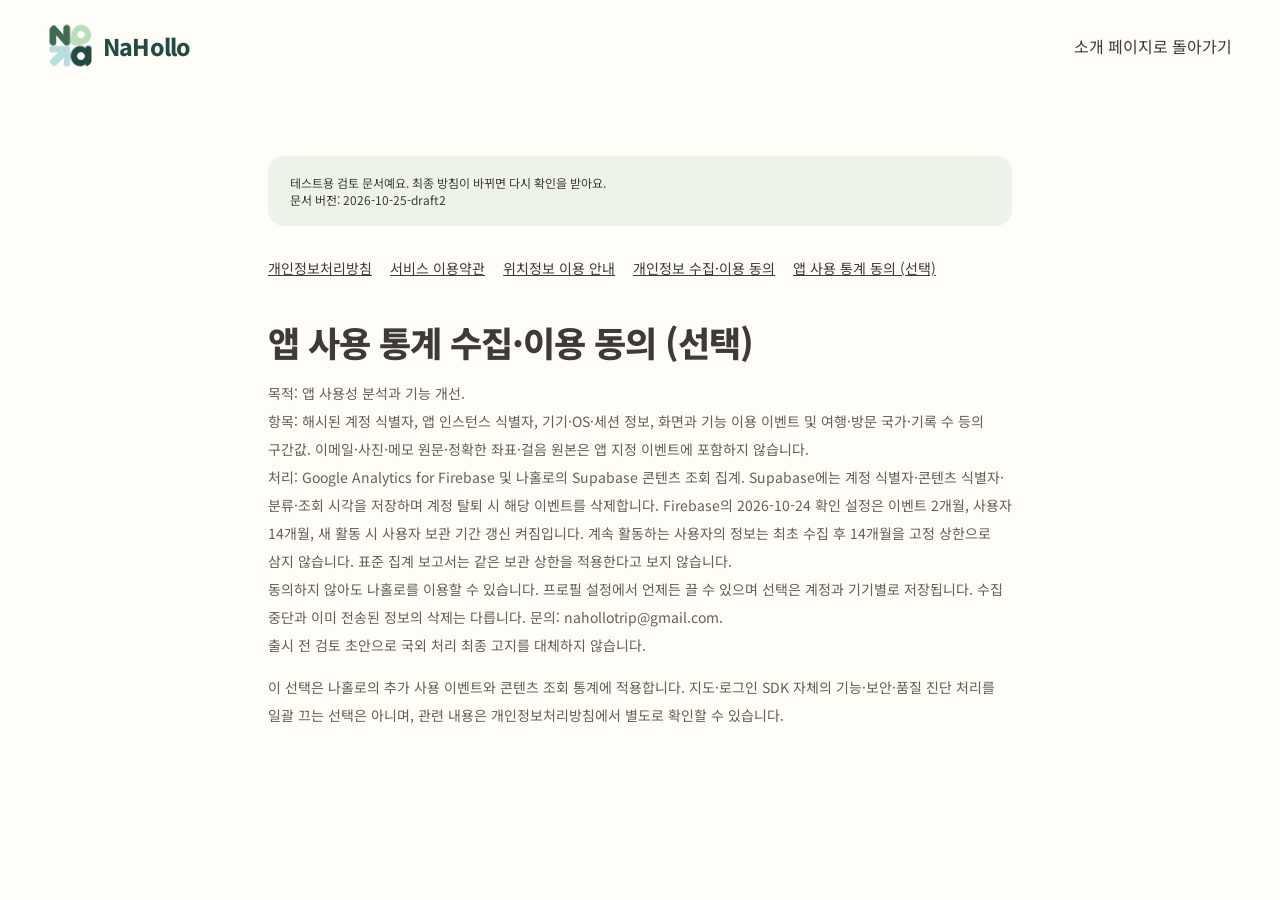
==== analytics-consent.html @ e7a7a200 "Sync analytics-consent.html with app consent draft2" ====
<!doctype html>
<html lang="ko">
<head>
<meta charset="UTF-8">
<meta name="viewport" content="width=device-width,initial-scale=1">
<meta name="robots" content="noindex">
<meta name="nahollo-policy-version" content="2026-10-25-draft2">
<meta name="nahollo-policy-checksum" content="44b56f874f2af9a0da02239af3e5864f128907bd813aec7f5d1bff2be7468aee">
<title>NaHollo · 앱 사용 통계 동의 (선택)</title>
<link rel="stylesheet" href="style.css">
</head>
<body>
<a class="skip" href="#policy-content">본문으로 이동</a>
<header class="header"><a class="brand" href="./"><span class="logo"><img src="assets/logo.png" alt=""></span>NaHollo</a><a href="./">소개 페이지로 돌아가기</a></header>
<main class="policy" id="policy-content" data-policy-finalized="false">
<div class="policy-note">테스트용 검토 문서예요. 최종 방침이 바뀌면 다시 확인을 받아요.<br>문서 버전: 2026-10-25-draft2</div>
<nav aria-label="이용 확인 문서" style="display:flex;flex-wrap:wrap;gap:4px 18px;margin:20px 0 28px;font-size:14px"><a href="privacy.html" style="display:inline-flex;align-items:center;min-height:44px;padding:6px 0">개인정보처리방침</a>
<a href="terms.html" style="display:inline-flex;align-items:center;min-height:44px;padding:6px 0">서비스 이용약관</a>
<a href="location.html" style="display:inline-flex;align-items:center;min-height:44px;padding:6px 0">위치정보 이용 안내</a>
<a href="collection-consent.html" style="display:inline-flex;align-items:center;min-height:44px;padding:6px 0">개인정보 수집·이용 동의</a>
<a href="analytics-consent.html" aria-current="page" style="display:inline-flex;align-items:center;min-height:44px;padding:6px 0">앱 사용 통계 동의 (선택)</a></nav>
<article><h1>앱 사용 통계 수집·이용 동의 (선택)</h1>
<p>목적: 앱 사용성 분석과 기능 개선.<br>항목: 해시된 계정 식별자, 앱 인스턴스 식별자, 기기·OS·세션 정보, 화면과 기능 이용 이벤트 및 여행·방문 국가·기록 수 등의 구간값. 이메일·사진·메모 원문·정확한 좌표·걸음 원본은 앱 지정 이벤트에 포함하지 않습니다.<br>처리: Google Analytics for Firebase 및 나홀로의 Supabase 콘텐츠 조회 집계. Supabase에는 계정 식별자·콘텐츠 식별자·분류·조회 시각을 저장하며 계정 탈퇴 시 해당 이벤트를 삭제합니다. Firebase의 2026-10-24 확인 설정은 이벤트 2개월, 사용자 14개월, 새 활동 시 사용자 보관 기간 갱신 켜짐입니다. 계속 활동하는 사용자의 정보는 최초 수집 후 14개월을 고정 상한으로 삼지 않습니다. 표준 집계 보고서는 같은 보관 상한을 적용한다고 보지 않습니다.<br>동의하지 않아도 나홀로를 이용할 수 있습니다. 프로필 설정에서 언제든 끌 수 있으며 선택은 계정과 기기별로 저장됩니다. 수집 중단과 이미 전송된 정보의 삭제는 다릅니다. 문의: nahollotrip@gmail.com.<br>출시 전 검토 초안으로 국외 처리 최종 고지를 대체하지 않습니다.</p>
<p>이 선택은 나홀로의 추가 사용 이벤트와 콘텐츠 조회 통계에 적용합니다. 지도·로그인 SDK 자체의 기능·보안·품질 진단 처리를 일괄 끄는 선택은 아니며, 관련 내용은 개인정보처리방침에서 별도로 확인할 수 있습니다.</p></article>
</main>
</body>
</html>
---- style.css ----
@import url('https://fonts.googleapis.com/css2?family=Noto+Sans+KR:wght@400;500;600;700;800;900&display=swap');
:root{--cream:#fff9ec;--paper:#fffdf8;--forest:#3f6b52;--deep:#224b41;--ink:#3e3a35;--muted:#827d70;--line:#e9dcc4}*{box-sizing:border-box}html{scroll-behavior:smooth;scroll-padding-top:100px}body{margin:0;background:var(--paper);color:var(--ink);font-family:'Noto Sans KR',sans-serif;word-break:keep-all}a{color:inherit;text-decoration:none}a:focus-visible{outline:3px solid #f27b68;outline-offset:5px}button,a{-webkit-tap-highlight-color:transparent}img{display:block;max-width:100%}.wrap{max-width:1200px;margin:auto;padding-left:36px;padding-right:36px}.skip{position:fixed;top:-80px;left:16px;padding:12px;background:white;z-index:20}.skip:focus{top:10px}.header{max-width:1320px;margin:auto;display:flex;align-items:center;justify-content:space-between;padding:23px 48px;gap:24px}.brand{display:flex;align-items:center;gap:10px;font-size:23px;letter-spacing:-.8px;font-weight:800;color:var(--deep)}.brand-ko{font-size:10px;font-weight:500;letter-spacing:2px;display:block;color:var(--muted);margin-top:1px}.logo{width:45px;height:45px;overflow:hidden;border-radius:12px;background:white;flex-shrink:0}.logo img{width:100%;height:100%;transform:scale(1.4)}.header nav{display:flex;align-items:center;gap:32px;font-size:13px;font-weight:600}.nav-cta{border:1px solid var(--line);border-radius:99px;padding:12px 19px}.nav-cta span{margin-left:12px}.hero{display:grid;grid-template-columns:1fr 1fr;align-items:center;min-height:760px;padding-top:45px;padding-bottom:65px;gap:25px}.eyebrow{font-size:11px;font-weight:700;letter-spacing:2px;color:var(--forest);display:flex;align-items:center;gap:9px;margin:0 0 25px}.eyebrow>span{width:6px;height:6px;border-radius:50%;background:var(--forest)}h1{font-size:clamp(38px,4.5vw,60px);font-weight:800;line-height:1.35;letter-spacing:-3px;margin:0}em{font-style:normal;color:var(--forest)}.lead{color:var(--muted);font-size:16px;line-height:1.95;margin:28px 0}.hero-actions{display:flex;align-items:center;gap:19px}.button{display:inline-flex;align-items:center;gap:32px;padding:17px 23px;border-radius:99px;font-size:14px;font-weight:700}.dark{background:var(--deep);color:white;transition:background .2s,transform .2s}.dark:hover{background:var(--forest);transform:translateY(-2px)}.launch-note{font-size:11px;color:var(--muted)}.small-note{font-size:11px;margin-top:23px;color:var(--muted)}.hero-art{position:relative;height:610px}.orbit{position:absolute;border:1px solid #dae6db;border-radius:50%;width:510px;height:510px;left:10px;top:30px}.orbit-two{width:460px;height:460px;left:35px;top:55px;background:radial-gradient(circle,#e4eddd 0,transparent 70%);border:0}.postcard{position:absolute;top:62px;left:5px;width:350px;padding:13px;background:white;transform:rotate(-9deg);box-shadow:0 20px 70px #224b411c;margin:0;border:1px solid #f1eee6}.postcard>img{width:100%;height:285px;object-fit:cover}.postcard figcaption{font-size:8px;letter-spacing:1.7px;color:var(--forest);padding:18px 5px 8px}.postcard figcaption span{display:block;font-size:12px;letter-spacing:0;color:var(--ink);margin-top:7px}.passport-stamp{position:absolute;top:5px;right:32px;z-index:3;border:2px dashed var(--forest);width:118px;height:118px;border-radius:50%;transform:rotate(12deg);display:flex;flex-direction:column;align-items:center;justify-content:center;font-size:12px;letter-spacing:1px;color:var(--forest);background:#fffdf8e0}.passport-stamp strong{font-size:15px}.passport-stamp span{font-size:8px;margin-top:8px}.phone{position:absolute;right:8px;bottom:36px;width:247px;border:7px solid #24463e;border-radius:37px;background:var(--cream);box-shadow:15px 25px 60px #224b4133;padding:38px 15px 24px;transform:rotate(7deg)}.phone-camera{position:absolute;top:10px;left:85px;width:60px;height:15px;background:#24463e;border-radius:99px}.sample-head{display:flex;justify-content:space-between;color:var(--forest);font-size:11px;font-weight:700}.sample-intro{font-size:16px;margin:20px 0 16px;line-height:1.6;letter-spacing:-.5px}.sample-intro b{font-weight:800}.sample-map{position:relative;background:#edf3df;border-radius:15px;overflow:hidden}.sample-map svg{display:block;width:100%}.map-tag{position:absolute;left:12px;bottom:12px;font-size:9px;background:white;padding:5px 7px;border-radius:20px;color:var(--forest)}.sample-stats{display:flex;justify-content:space-between;font-size:8px;color:var(--muted);padding:17px 0}.sample-stats b{display:block;text-align:center;color:var(--deep);font-size:19px}.sample-record{display:flex;align-items:center;gap:9px;padding:11px 8px;border:1px solid var(--line);border-radius:12px;background:var(--paper);font-size:9px}.sample-record div{flex:1}.sample-record small{display:block;color:var(--muted);font-size:8px;margin-top:5px}.mini-picture{background:#f8d5a8;width:32px;height:35px;border-radius:8px;color:#d88930;display:grid;place-items:center;font-size:23px}.sample-caption{display:block;text-align:center;color:var(--muted);font-size:8px;margin-top:16px}.floating-note{position:absolute;bottom:5px;left:12px;background:white;border:1px solid var(--line);padding:13px 20px;border-radius:99px;font-size:12px;box-shadow:0 8px 25px #224b410d;transform:rotate(-4deg)}.floating-note span{color:var(--forest);margin-right:10px}.travel-line{display:flex;align-items:center;justify-content:center;gap:38px;background:var(--deep);color:#d7e5d7;padding:24px 20px;font-size:11px;letter-spacing:2px;overflow:hidden}.travel-line i{color:#b9dee0;font-style:normal;font-size:18px}.section{padding-top:110px;padding-bottom:115px}.section-top{display:flex;align-items:flex-end;justify-content:space-between;margin-bottom:48px;gap:30px}h2{font-size:42px;line-height:1.45;font-weight:800;letter-spacing:-1.8px;margin:0}.section-description{font-size:14px;line-height:1.9;color:var(--muted);margin:0 10px 6px 0}.feature-grid{display:grid;grid-template-columns:repeat(3,1fr);gap:20px}.feature{padding:24px;border-radius:26px;overflow:hidden}.feature-green{background:#edf3e9}.feature-peach{background:#fbefe3}.feature-blue{background:#edf3f1}.feature-number{font-size:11px;letter-spacing:2px;color:var(--forest)}.feature h3{font-size:18px;letter-spacing:-.6px;margin:25px 0 13px}.feature p{font-size:12px;line-height:1.9;color:var(--muted);margin:0}.feature-illustration{height:185px;margin-top:20px}.place{border-radius:16px;background:linear-gradient(155deg,#bacfae,#dae8cc 60%,#b9dee0);position:relative;padding:14px}.place-label{background:#ffffffb3;border-radius:99px;padding:6px 10px;font-size:9px}.location-pin{position:absolute;font-size:60px;color:var(--deep);top:40px;right:48px}.place-caption{position:absolute;bottom:12px;background:white;left:12px;right:12px;border-radius:12px;padding:12px}.place-caption b{display:block;font-size:11px}.place-caption span{font-size:8px;color:var(--muted);display:block;margin-top:5px}.saved{background:#fffcf7;border:1px solid #eddfcf;border-radius:16px;padding:24px 15px}.saved>div:first-child>span{display:block;font-size:26px;color:#d68c72}.saved b{font-size:13px;display:block;margin-top:6px}.saved small{color:var(--muted);font-size:10px;display:block;margin-top:8px}.saved-items{display:flex;gap:7px;margin-top:17px}.saved-items span{background:#f4ede2;padding:6px 9px;border-radius:10px;font-size:9px;color:var(--forest)}.itinerary{border-radius:16px;background:#fffcf7;padding:14px 18px;display:flex;flex-direction:column;justify-content:space-around}.itinerary>div{display:flex;align-items:center;gap:15px;padding:10px 0;font-size:12px}.itinerary span{color:var(--forest);font-size:10px}.itinerary b{font-weight:600}.collection{background:#f1f3e8}.collection-inner{padding-top:90px;padding-bottom:90px;display:grid;grid-template-columns:1fr 1fr;gap:90px;align-items:center}.collection-art{padding:25px 12px}.journal{background:var(--cream);border:1px solid var(--line);border-radius:5px 25px 25px 5px;box-shadow:8px 15px 25px #224b4110;padding:32px 28px 27px;transform:rotate(-5deg);position:relative}.journal:before{content:'';position:absolute;left:11px;top:0;bottom:0;border-left:1px solid var(--line)}.journal>p{font-size:9px;letter-spacing:2px;color:var(--forest);display:flex;justify-content:space-between}.journal h3{font-size:23px;line-height:1.6;letter-spacing:-.8px}.journal-stamps{display:flex;align-items:center;flex-wrap:wrap;gap:18px;padding:10px 0 20px}.stamp{width:105px;height:105px;border:2px solid #6e9078;display:flex;align-items:center;justify-content:center;flex-direction:column;text-align:center;font-size:10px;color:var(--forest);transform:rotate(-12deg)}.stamp b{font-size:19px;display:block}.stamp small{font-size:6px;letter-spacing:1px;margin-top:6px}.stamp.round{border-radius:50%;outline:1px solid #6e9078;outline-offset:-7px}.stamp.square{border-style:dashed;border-radius:13px;transform:rotate(13deg);color:#bd8366;border-color:#bd8366}.stamp.diamond{width:72px;height:72px;transform:rotate(35deg);border-color:#6a989d;color:#6a989d}.diamond>span{transform:rotate(-35deg)}.journal-lines{height:42px;background:repeating-linear-gradient(transparent 0 20px,#e9dcc4 20px 21px);margin-bottom:24px}.journal-footer{font-size:10px;color:var(--muted);font-style:italic}.art-note{display:block;text-align:center;font-size:10px;color:var(--muted);margin-top:34px}.collection-copy>p:not(.eyebrow){font-size:14px;line-height:2;color:var(--muted);margin-top:25px}.pill-list{display:flex;flex-wrap:wrap;gap:8px;margin-top:25px}.pill-list span{font-size:10px;background:white;border-radius:99px;padding:9px 12px;color:var(--forest)}.quiet{text-align:center;padding-top:110px;padding-bottom:100px}.quiet .eyebrow,.launch .eyebrow{justify-content:center}.quiet>p:not(.eyebrow){font-size:14px;line-height:2;color:var(--muted);margin-top:25px}.quiet-badges{display:flex;justify-content:center;gap:28px;font-size:12px;color:var(--forest);margin-top:25px}.launch{background:var(--deep);border-radius:32px;text-align:center;color:white;padding-top:68px;padding-bottom:68px;margin-bottom:70px}.launch .eyebrow{color:#b9d3bc}.launch>p:not(.eyebrow){font-size:14px;color:#d4dfd4}.release-badge{display:inline-flex;gap:9px;align-items:center;background:#ffffff15;border:1px solid #ffffff35;border-radius:99px;padding:13px 22px;margin-top:20px;font-size:13px}.release-badge span{color:#b9dee0;font-size:7px}.launch p.release-detail{font-size:11px;margin-top:17px}.contact{display:inline-block;margin-top:20px;font-size:12px;border-bottom:1px solid #a1b5a7;padding-bottom:5px}.contact span{margin-left:12px}.footer{display:flex;justify-content:space-between;gap:32px;padding-bottom:40px}.footer nav{display:flex;gap:22px;font-size:11px}.footer p{font-size:10px;line-height:1.9;color:var(--muted);margin:15px 0 0}.footer p a{text-decoration:underline}.policy{max-width:800px;padding:65px 28px 90px;margin:auto}.policy h1{font-size:35px;letter-spacing:-1px}.policy h2{font-size:21px;letter-spacing:-.5px;margin-top:38px}.policy p,.policy li{font-size:14px;line-height:2;color:#655f55}.policy .policy-note{background:#edf3e9;padding:18px 22px;border-radius:16px;font-size:12px}.policy a{text-decoration:underline}
@media(min-width:1600px){.hero{min-height:820px}}@media(max-width:1000px){.header{padding:22px 28px}.hero{grid-template-columns:1fr;gap:0;text-align:center;padding-top:40px;padding-bottom:25px}.hero .eyebrow,.hero-actions{justify-content:center}.hero-art{width:550px;max-width:100%;transform:scale(.9);transform-origin:center;margin:0 auto;height:610px}.hero h1{font-size:44px}.collection-inner{gap:45px}h2{font-size:35px}.feature{padding:20px}.feature h3{font-size:16px}.feature p br{display:none}}
@media(max-width:700px){html{scroll-padding-top:30px}.wrap{padding-left:24px;padding-right:24px}.header{padding:18px 24px}.brand{font-size:20px}.logo{width:37px;height:37px}.header nav{gap:12px}.header nav>a:not(.nav-cta){display:none}.nav-cta{font-size:11px;padding:10px 15px}.hero{text-align:left;display:flex;flex-direction:column;align-items:stretch;padding-top:42px;padding-bottom:48px;min-height:auto}.hero .eyebrow,.hero-actions{justify-content:flex-start}.hero h1{font-size:42px;letter-spacing:-2px;line-height:1.4}.eyebrow{font-size:9px;letter-spacing:1.6px;margin-bottom:20px}.lead{font-size:14px;margin:24px 0}.hero-actions{gap:15px}.button{font-size:12px;padding:15px 20px;gap:22px}.launch-note{font-size:10px}.hero-art{height:465px;width:100%;margin:25px 0 -30px;transform:none;overflow:hidden}.orbit{width:350px;height:350px;top:25px;left:0}.orbit-two{width:310px;height:310px;left:20px;top:45px}.postcard{width:245px;left:12px;top:56px;padding:9px}.postcard>img{height:200px}.postcard figcaption{font-size:6px;letter-spacing:1px;padding:12px 3px 6px}.postcard figcaption span{font-size:10px}.phone{width:194px;right:8px;bottom:24px;border-width:5px;border-radius:29px;padding:28px 12px 17px}.phone-camera{left:65px;top:7px;width:52px;height:12px}.sample-head{font-size:9px}.sample-intro{font-size:13px;margin:16px 0 12px}.sample-stats{font-size:7px;padding:12px 0}.sample-stats b{font-size:16px}.sample-record{font-size:8px;padding:8px 6px;gap:6px}.sample-record small{font-size:7px}.mini-picture{width:26px;height:28px;font-size:20px}.sample-caption{font-size:7px;margin-top:12px}.passport-stamp{width:91px;height:91px;right:8px;top:10px;font-size:9px}.passport-stamp strong{font-size:11px}.passport-stamp span{font-size:6px}.floating-note{bottom:9px;left:8px;font-size:9px;padding:10px 13px}.travel-line{gap:16px;font-size:8px;letter-spacing:1px;padding:18px 12px;white-space:nowrap}.travel-line span:last-child,.travel-line i:last-of-type{display:none}.section{padding-top:65px;padding-bottom:65px}.section-top{display:block;margin-bottom:28px}h2{font-size:29px;letter-spacing:-1.2px}.section-description{font-size:12px;margin-top:20px}.feature-grid{grid-template-columns:1fr;gap:16px}.feature{padding:24px}.feature-illustration{height:185px;max-width:340px}.feature h3{font-size:19px}.feature p{font-size:13px}.collection-inner{display:flex;flex-direction:column-reverse;gap:20px;padding-top:60px;padding-bottom:60px}.collection-copy{width:100%}.collection-copy>p:not(.eyebrow){font-size:13px}.collection-art{width:100%;max-width:430px;padding:20px 10px}.journal{padding:26px 24px}.journal-stamps{gap:14px}.stamp{width:90px;height:90px}.stamp.diamond{width:60px;height:60px}.quiet{padding-top:65px;padding-bottom:65px}.quiet>p:not(.eyebrow){font-size:12px}.quiet-badges{flex-direction:column;gap:12px;font-size:11px}.launch{margin-left:16px;margin-right:16px;padding-top:50px;padding-bottom:50px;border-radius:24px;margin-bottom:45px}.launch p.release-detail{font-size:10px;line-height:1.8}.footer{display:block}.footer>div{margin-top:25px}.footer nav{gap:18px;flex-wrap:wrap}.policy h1{font-size:28px}}
@media(prefers-reduced-motion:reduce){html{scroll-behavior:auto}.dark{transition:none}}

@media(min-width:1001px) and (max-width:1250px){.hero{overflow:hidden}.hero-art{transform:scale(.88);transform-origin:center right}}

/* Intro feedback: centered labels and an in-page downward arrow. */
.nav-cta{display:inline-flex;align-items:center;justify-content:center;text-align:center}.floating-note{display:flex;align-items:center;justify-content:center;text-align:center;transform:none}.button{justify-content:center;text-align:center;gap:16px}.down-arrow{width:18px;height:18px;flex-shrink:0;fill:none;stroke:currentColor;stroke-width:2;stroke-linecap:round;stroke-linejoin:round}

.launch{border-radius:0}
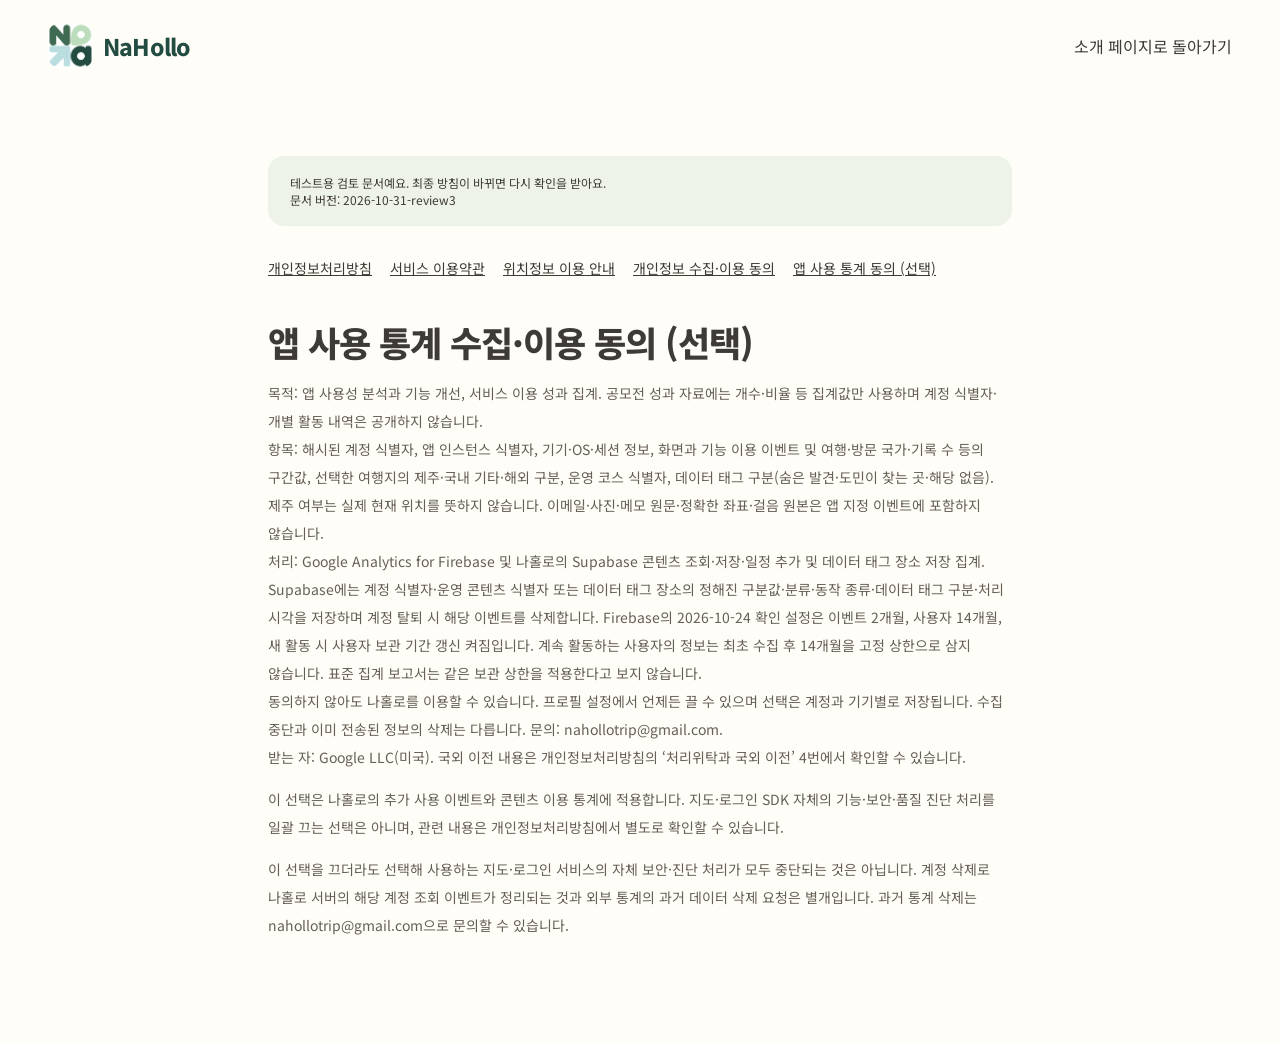
==== commit 1024a946: "Publish review3 statistics notices matching build92; retain review status" ====
--- a/analytics-consent.html
+++ b/analytics-consent.html
@@ -4,8 +4,8 @@
 <meta charset="UTF-8">
 <meta name="viewport" content="width=device-width,initial-scale=1">
 <meta name="robots" content="noindex">
-<meta name="nahollo-policy-version" content="2026-10-25-draft2">
-<meta name="nahollo-policy-checksum" content="44b56f874f2af9a0da02239af3e5864f128907bd813aec7f5d1bff2be7468aee">
+<meta name="nahollo-policy-version" content="2026-10-31-review3">
+<meta name="nahollo-policy-checksum" content="0a44d41648b5486588d434d3ab76bc0780c4134a61fcb4234469cb4562a02e5e">
 <title>NaHollo · 앱 사용 통계 동의 (선택)</title>
 <link rel="stylesheet" href="style.css">
 </head>
@@ -13,15 +13,16 @@
 <a class="skip" href="#policy-content">본문으로 이동</a>
 <header class="header"><a class="brand" href="./"><span class="logo"><img src="assets/logo.png" alt=""></span>NaHollo</a><a href="./">소개 페이지로 돌아가기</a></header>
 <main class="policy" id="policy-content" data-policy-finalized="false">
-<div class="policy-note">테스트용 검토 문서예요. 최종 방침이 바뀌면 다시 확인을 받아요.<br>문서 버전: 2026-10-25-draft2</div>
+<div class="policy-note">테스트용 검토 문서예요. 최종 방침이 바뀌면 다시 확인을 받아요.<br>문서 버전: 2026-10-31-review3</div>
 <nav aria-label="이용 확인 문서" style="display:flex;flex-wrap:wrap;gap:4px 18px;margin:20px 0 28px;font-size:14px"><a href="privacy.html" style="display:inline-flex;align-items:center;min-height:44px;padding:6px 0">개인정보처리방침</a>
 <a href="terms.html" style="display:inline-flex;align-items:center;min-height:44px;padding:6px 0">서비스 이용약관</a>
 <a href="location.html" style="display:inline-flex;align-items:center;min-height:44px;padding:6px 0">위치정보 이용 안내</a>
 <a href="collection-consent.html" style="display:inline-flex;align-items:center;min-height:44px;padding:6px 0">개인정보 수집·이용 동의</a>
 <a href="analytics-consent.html" aria-current="page" style="display:inline-flex;align-items:center;min-height:44px;padding:6px 0">앱 사용 통계 동의 (선택)</a></nav>
 <article><h1>앱 사용 통계 수집·이용 동의 (선택)</h1>
-<p>목적: 앱 사용성 분석과 기능 개선.<br>항목: 해시된 계정 식별자, 앱 인스턴스 식별자, 기기·OS·세션 정보, 화면과 기능 이용 이벤트 및 여행·방문 국가·기록 수 등의 구간값. 이메일·사진·메모 원문·정확한 좌표·걸음 원본은 앱 지정 이벤트에 포함하지 않습니다.<br>처리: Google Analytics for Firebase 및 나홀로의 Supabase 콘텐츠 조회 집계. Supabase에는 계정 식별자·콘텐츠 식별자·분류·조회 시각을 저장하며 계정 탈퇴 시 해당 이벤트를 삭제합니다. Firebase의 2026-10-24 확인 설정은 이벤트 2개월, 사용자 14개월, 새 활동 시 사용자 보관 기간 갱신 켜짐입니다. 계속 활동하는 사용자의 정보는 최초 수집 후 14개월을 고정 상한으로 삼지 않습니다. 표준 집계 보고서는 같은 보관 상한을 적용한다고 보지 않습니다.<br>동의하지 않아도 나홀로를 이용할 수 있습니다. 프로필 설정에서 언제든 끌 수 있으며 선택은 계정과 기기별로 저장됩니다. 수집 중단과 이미 전송된 정보의 삭제는 다릅니다. 문의: nahollotrip@gmail.com.<br>출시 전 검토 초안으로 국외 처리 최종 고지를 대체하지 않습니다.</p>
-<p>이 선택은 나홀로의 추가 사용 이벤트와 콘텐츠 조회 통계에 적용합니다. 지도·로그인 SDK 자체의 기능·보안·품질 진단 처리를 일괄 끄는 선택은 아니며, 관련 내용은 개인정보처리방침에서 별도로 확인할 수 있습니다.</p></article>
+<p>목적: 앱 사용성 분석과 기능 개선, 서비스 이용 성과 집계. 공모전 성과 자료에는 개수·비율 등 집계값만 사용하며 계정 식별자·개별 활동 내역은 공개하지 않습니다.<br>항목: 해시된 계정 식별자, 앱 인스턴스 식별자, 기기·OS·세션 정보, 화면과 기능 이용 이벤트 및 여행·방문 국가·기록 수 등의 구간값, 선택한 여행지의 제주·국내 기타·해외 구분, 운영 코스 식별자, 데이터 태그 구분(숨은 발견·도민이 찾는 곳·해당 없음). 제주 여부는 실제 현재 위치를 뜻하지 않습니다. 이메일·사진·메모 원문·정확한 좌표·걸음 원본은 앱 지정 이벤트에 포함하지 않습니다.<br>처리: Google Analytics for Firebase 및 나홀로의 Supabase 콘텐츠 조회·저장·일정 추가 및 데이터 태그 장소 저장 집계. Supabase에는 계정 식별자·운영 콘텐츠 식별자 또는 데이터 태그 장소의 정해진 구분값·분류·동작 종류·데이터 태그 구분·처리 시각을 저장하며 계정 탈퇴 시 해당 이벤트를 삭제합니다. Firebase의 2026-10-24 확인 설정은 이벤트 2개월, 사용자 14개월, 새 활동 시 사용자 보관 기간 갱신 켜짐입니다. 계속 활동하는 사용자의 정보는 최초 수집 후 14개월을 고정 상한으로 삼지 않습니다. 표준 집계 보고서는 같은 보관 상한을 적용한다고 보지 않습니다.<br>동의하지 않아도 나홀로를 이용할 수 있습니다. 프로필 설정에서 언제든 끌 수 있으며 선택은 계정과 기기별로 저장됩니다. 수집 중단과 이미 전송된 정보의 삭제는 다릅니다. 문의: nahollotrip@gmail.com.<br>받는 자: Google LLC(미국). 국외 이전 내용은 개인정보처리방침의 ‘처리위탁과 국외 이전’ 4번에서 확인할 수 있습니다.</p>
+<p>이 선택은 나홀로의 추가 사용 이벤트와 콘텐츠 이용 통계에 적용합니다. 지도·로그인 SDK 자체의 기능·보안·품질 진단 처리를 일괄 끄는 선택은 아니며, 관련 내용은 개인정보처리방침에서 별도로 확인할 수 있습니다.</p>
+<p>이 선택을 끄더라도 선택해 사용하는 지도·로그인 서비스의 자체 보안·진단 처리가 모두 중단되는 것은 아닙니다. 계정 삭제로 나홀로 서버의 해당 계정 조회 이벤트가 정리되는 것과 외부 통계의 과거 데이터 삭제 요청은 별개입니다. 과거 통계 삭제는 nahollotrip@gmail.com으로 문의할 수 있습니다.</p></article>
 </main>
 </body>
 </html>
--- a/style.css
+++ b/style.css
@@ -10,3 +10,6 @@
 .nav-cta{display:inline-flex;align-items:center;justify-content:center;text-align:center}.floating-note{display:flex;align-items:center;justify-content:center;text-align:center;transform:none}.button{justify-content:center;text-align:center;gap:16px}.down-arrow{width:18px;height:18px;flex-shrink:0;fill:none;stroke:currentColor;stroke-width:2;stroke-linecap:round;stroke-linejoin:round}
 
 .launch{border-radius:0}
+
+/* User-provided app captures, 2026-10-30. Preserve screenshot proportions. */
+.phone.capture-phone{padding:4px;border:7px solid #fff;border-radius:37px;background:#fff;overflow:hidden}.capture-phone img{display:block;width:100%;height:auto;border-radius:26px}.feature-illustration.capture-feature{height:300px;overflow:hidden;border:5px solid #fff;border-radius:22px;background:#fff}.capture-feature img{display:block;width:100%;height:auto}.capture-collection{max-width:300px;margin:auto;border:7px solid #fff;border-radius:30px;overflow:hidden;box-shadow:8px 15px 25px #224b4110}.capture-collection img{display:block;width:100%;height:auto}@media(max-width:600px){.phone.capture-phone{border-width:5px}.feature-illustration.capture-feature{height:280px}}
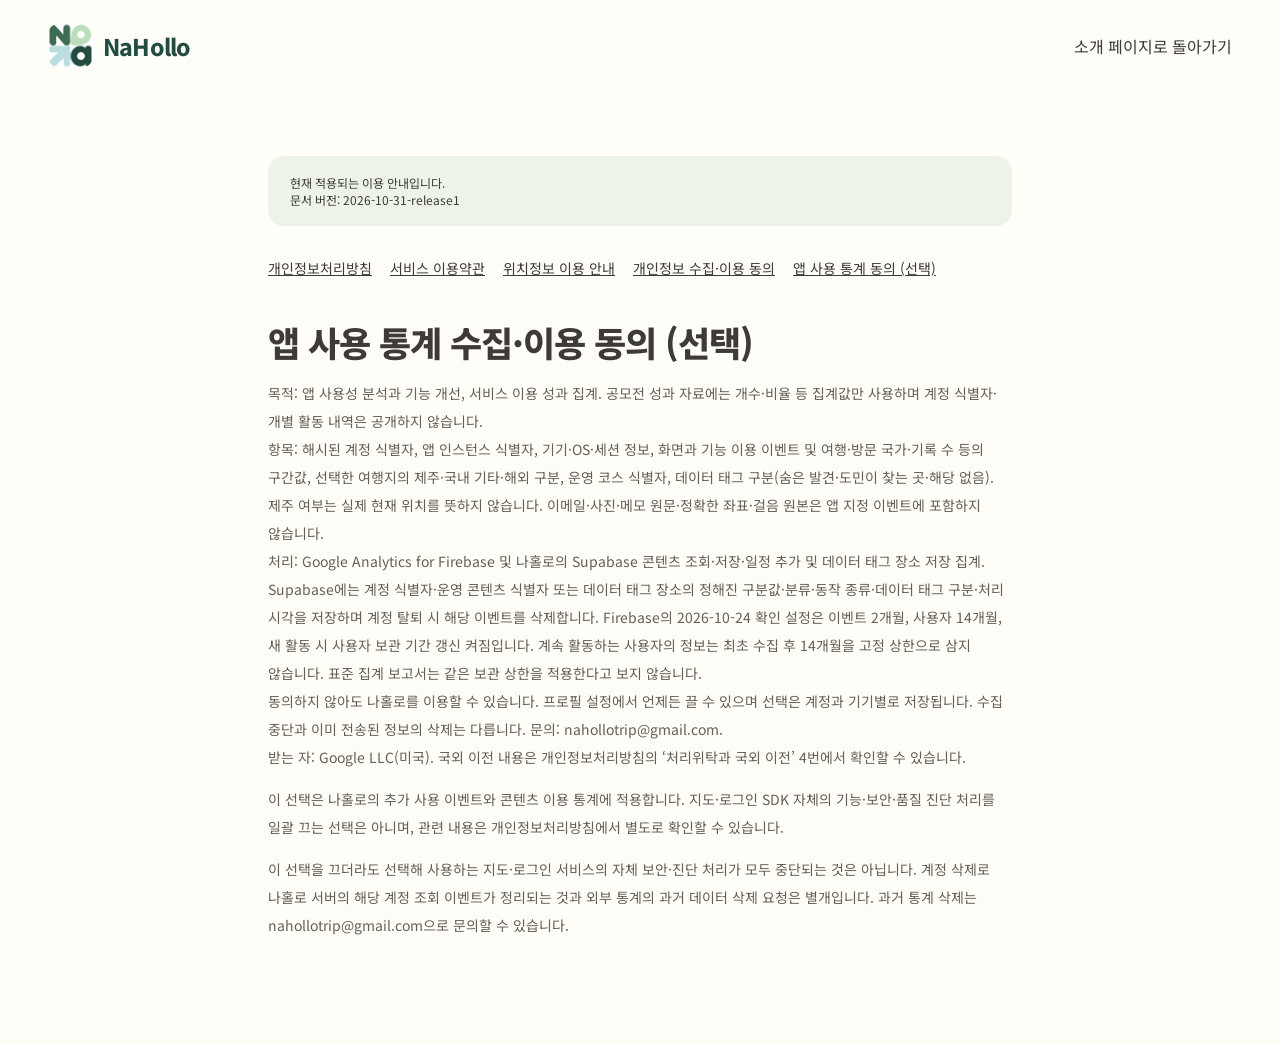
==== commit 0aca6bf4: "Publish operator-adopted release policy with provider processing disclosures" ====
--- a/analytics-consent.html
+++ b/analytics-consent.html
@@ -4,16 +4,16 @@
 <meta charset="UTF-8">
 <meta name="viewport" content="width=device-width,initial-scale=1">
 <meta name="robots" content="noindex">
-<meta name="nahollo-policy-version" content="2026-10-31-review3">
-<meta name="nahollo-policy-checksum" content="0a44d41648b5486588d434d3ab76bc0780c4134a61fcb4234469cb4562a02e5e">
+<meta name="nahollo-policy-version" content="2026-10-31-release1">
+<meta name="nahollo-policy-checksum" content="26823e1323bceddf28502a163265f026a6991a735a556e3d515fc24b44c801d2">
 <title>NaHollo · 앱 사용 통계 동의 (선택)</title>
 <link rel="stylesheet" href="style.css">
 </head>
 <body>
 <a class="skip" href="#policy-content">본문으로 이동</a>
 <header class="header"><a class="brand" href="./"><span class="logo"><img src="assets/logo.png" alt=""></span>NaHollo</a><a href="./">소개 페이지로 돌아가기</a></header>
-<main class="policy" id="policy-content" data-policy-finalized="false">
-<div class="policy-note">테스트용 검토 문서예요. 최종 방침이 바뀌면 다시 확인을 받아요.<br>문서 버전: 2026-10-31-review3</div>
+<main class="policy" id="policy-content" data-policy-finalized="true">
+<div class="policy-note">현재 적용되는 이용 안내입니다.<br>문서 버전: 2026-10-31-release1</div>
 <nav aria-label="이용 확인 문서" style="display:flex;flex-wrap:wrap;gap:4px 18px;margin:20px 0 28px;font-size:14px"><a href="privacy.html" style="display:inline-flex;align-items:center;min-height:44px;padding:6px 0">개인정보처리방침</a>
 <a href="terms.html" style="display:inline-flex;align-items:center;min-height:44px;padding:6px 0">서비스 이용약관</a>
 <a href="location.html" style="display:inline-flex;align-items:center;min-height:44px;padding:6px 0">위치정보 이용 안내</a>
